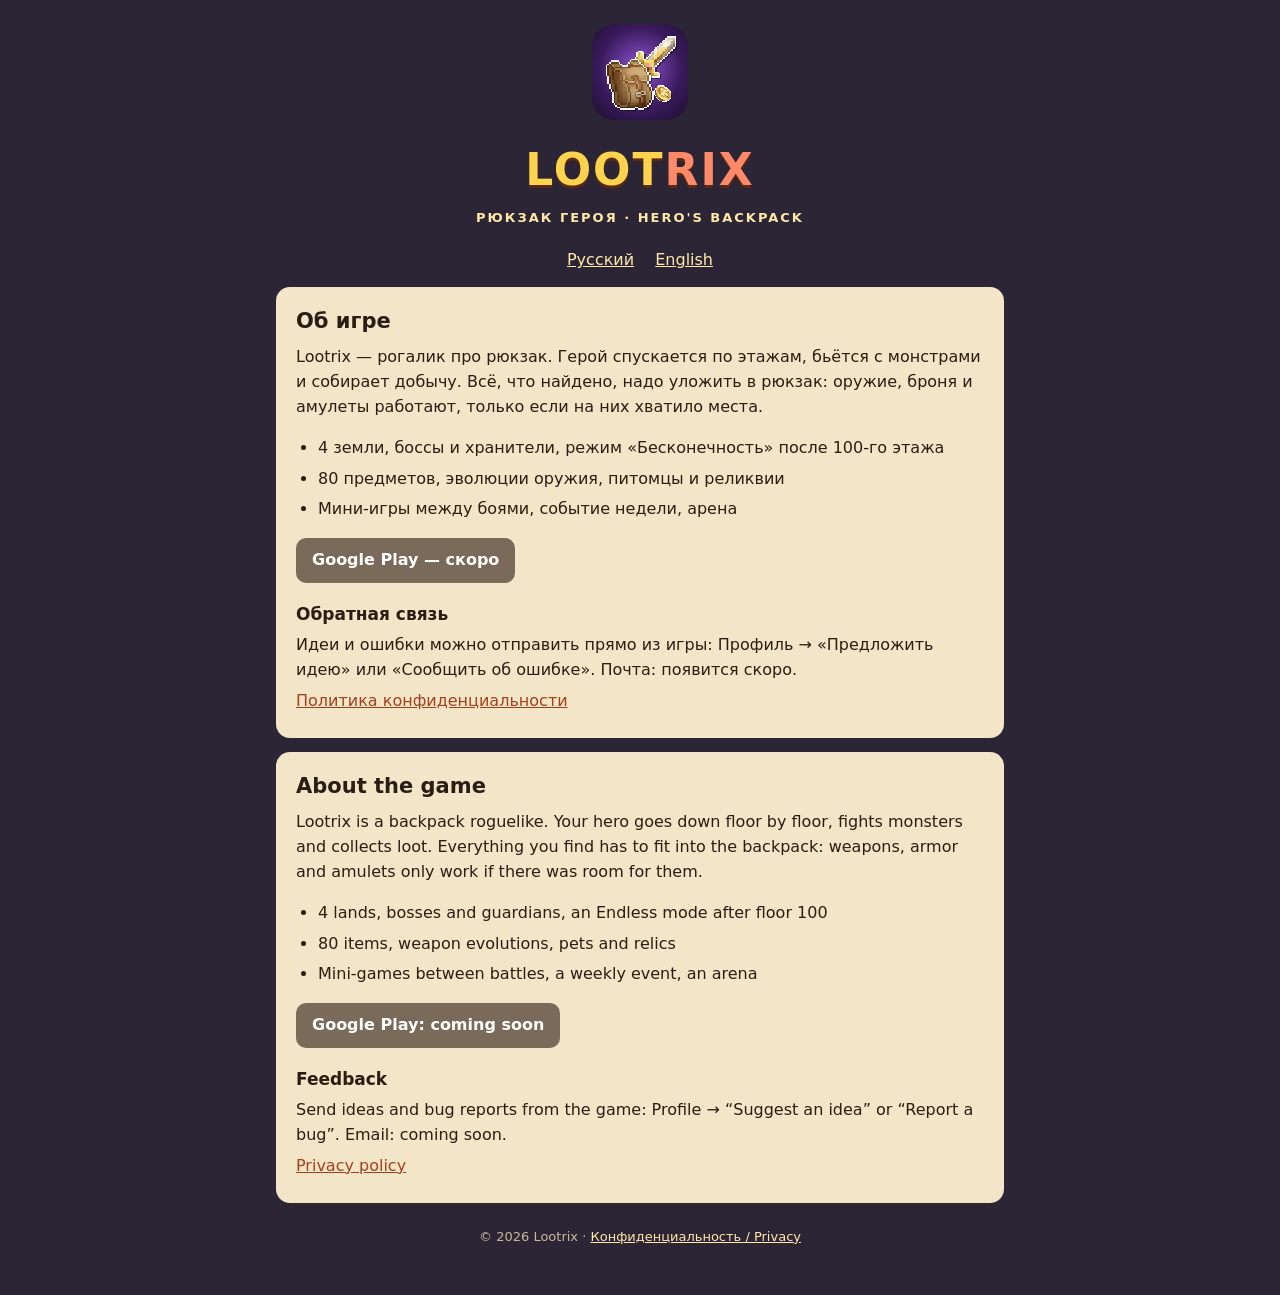
==== index.html @ 5bca53f1 "Lootrix: новое название и com.lootrix.game, кнопки обратной связи, сайт с политикой конфиденциальнос" ====
<!doctype html>
<html lang="ru">
<head>
<meta charset="utf-8">
<meta name="viewport" content="width=device-width, initial-scale=1">
<title>Lootrix</title>
<meta name="description" content="Lootrix — мобильный рогалик про рюкзак героя: собирай добычу, раскладывай её в рюкзаке и спускайся всё глубже.">
<link rel="icon" href="favicon.png">
<link rel="stylesheet" href="style.css">
</head>
<body>
<main>
  <header>
    <img src="icon.png" alt="">
    <div class="logo">LOOT<b>RIX</b></div>
    <div class="sub">рюкзак героя · hero's backpack</div>
  </header>

  <p class="lang"><a href="#ru">Русский</a> <a href="#en">English</a></p>

  <section id="ru">
    <h2>Об игре</h2>
    <p>Lootrix — рогалик про рюкзак. Герой спускается по этажам, бьётся с монстрами и собирает добычу.
      Всё, что найдено, надо уложить в рюкзак: оружие, броня и амулеты работают, только если на них хватило места.</p>
    <ul>
      <li>4 земли, боссы и хранители, режим «Бесконечность» после 100-го этажа</li>
      <li>80 предметов, эволюции оружия, питомцы и реликвии</li>
      <li>Мини-игры между боями, событие недели, арена</li>
    </ul>
    <div class="btns">
      <span class="btn off">Google Play — скоро</span>
    </div>
    <h3>Обратная связь</h3>
    <p>Идеи и ошибки можно отправить прямо из игры: Профиль → «Предложить идею» или «Сообщить об ошибке».
      Почта: <span class="mail">появится скоро</span>.</p>
    <p><a href="privacy.html">Политика конфиденциальности</a></p>
  </section>

  <section id="en">
    <h2>About the game</h2>
    <p>Lootrix is a backpack roguelike. Your hero goes down floor by floor, fights monsters and collects loot.
      Everything you find has to fit into the backpack: weapons, armor and amulets only work if there was room for them.</p>
    <ul>
      <li>4 lands, bosses and guardians, an Endless mode after floor 100</li>
      <li>80 items, weapon evolutions, pets and relics</li>
      <li>Mini-games between battles, a weekly event, an arena</li>
    </ul>
    <div class="btns">
      <span class="btn off">Google Play: coming soon</span>
    </div>
    <h3>Feedback</h3>
    <p>Send ideas and bug reports from the game: Profile → “Suggest an idea” or “Report a bug”.
      Email: <span class="mail">coming soon</span>.</p>
    <p><a href="privacy.html#en">Privacy policy</a></p>
  </section>

  <footer>© 2026 Lootrix · <a href="privacy.html">Конфиденциальность / Privacy</a></footer>
</main>
</body>
</html>
---- style.css ----
:root {
  --bg: #2b2536; --card: #f3e6c8; --ink: #2a1d14; --ink2: #6a5440; --gold: #ffd34d; --red: #d8321f; --link: #a4401c;
}
@media (prefers-color-scheme: dark) {
  :root:not([data-theme="light"]) { --card: #3a3246; --ink: #f3e6c8; --ink2: #c8b89a; --link: #ffb08a; }
}
* { box-sizing: border-box; }
body { margin: 0; background: var(--bg); color: var(--ink); font: 16px/1.55 system-ui, -apple-system, "Segoe UI", Roboto, sans-serif; }
main { max-width: 760px; margin: 0 auto; padding: 24px 16px 48px; }
header { text-align: center; color: #fff; margin-bottom: 20px; }
header img { width: 96px; height: 96px; image-rendering: pixelated; border-radius: 22px; }
.logo { margin: 8px 0 0; font-size: 44px; font-weight: 900; letter-spacing: 2px; color: var(--gold); text-shadow: 0 3px 0 #5a2a14; }
.logo b { color: #ff8a6a; }
.sub { margin: 4px 0 0; color: #ffe8a8; letter-spacing: 2px; text-transform: uppercase; font-size: 13px; font-weight: 700; }
section { background: var(--card); border-radius: 14px; padding: 18px 20px; margin: 14px 0; }
h2 { margin: 0 0 8px; font-size: 21px; }
h3 { margin: 18px 0 4px; font-size: 17px; }
p, li { margin: 6px 0; }
ul { padding-left: 22px; }
a { color: var(--link); }
.muted { color: var(--ink2); font-size: 14px; }
.lang { text-align: center; margin: 0 0 6px; }
.lang a { color: #ffe8a8; margin: 0 8px; }
.btns { display: flex; flex-wrap: wrap; gap: 10px; margin-top: 10px; }
.btn { display: inline-block; padding: 10px 16px; border-radius: 10px; background: #d8632a; color: #fff; text-decoration: none; font-weight: 700; }
.btn.off { background: #7a6a5a; pointer-events: none; }
footer { text-align: center; color: #c8b89a; font-size: 13px; margin-top: 24px; }
footer a { color: #ffe8a8; }
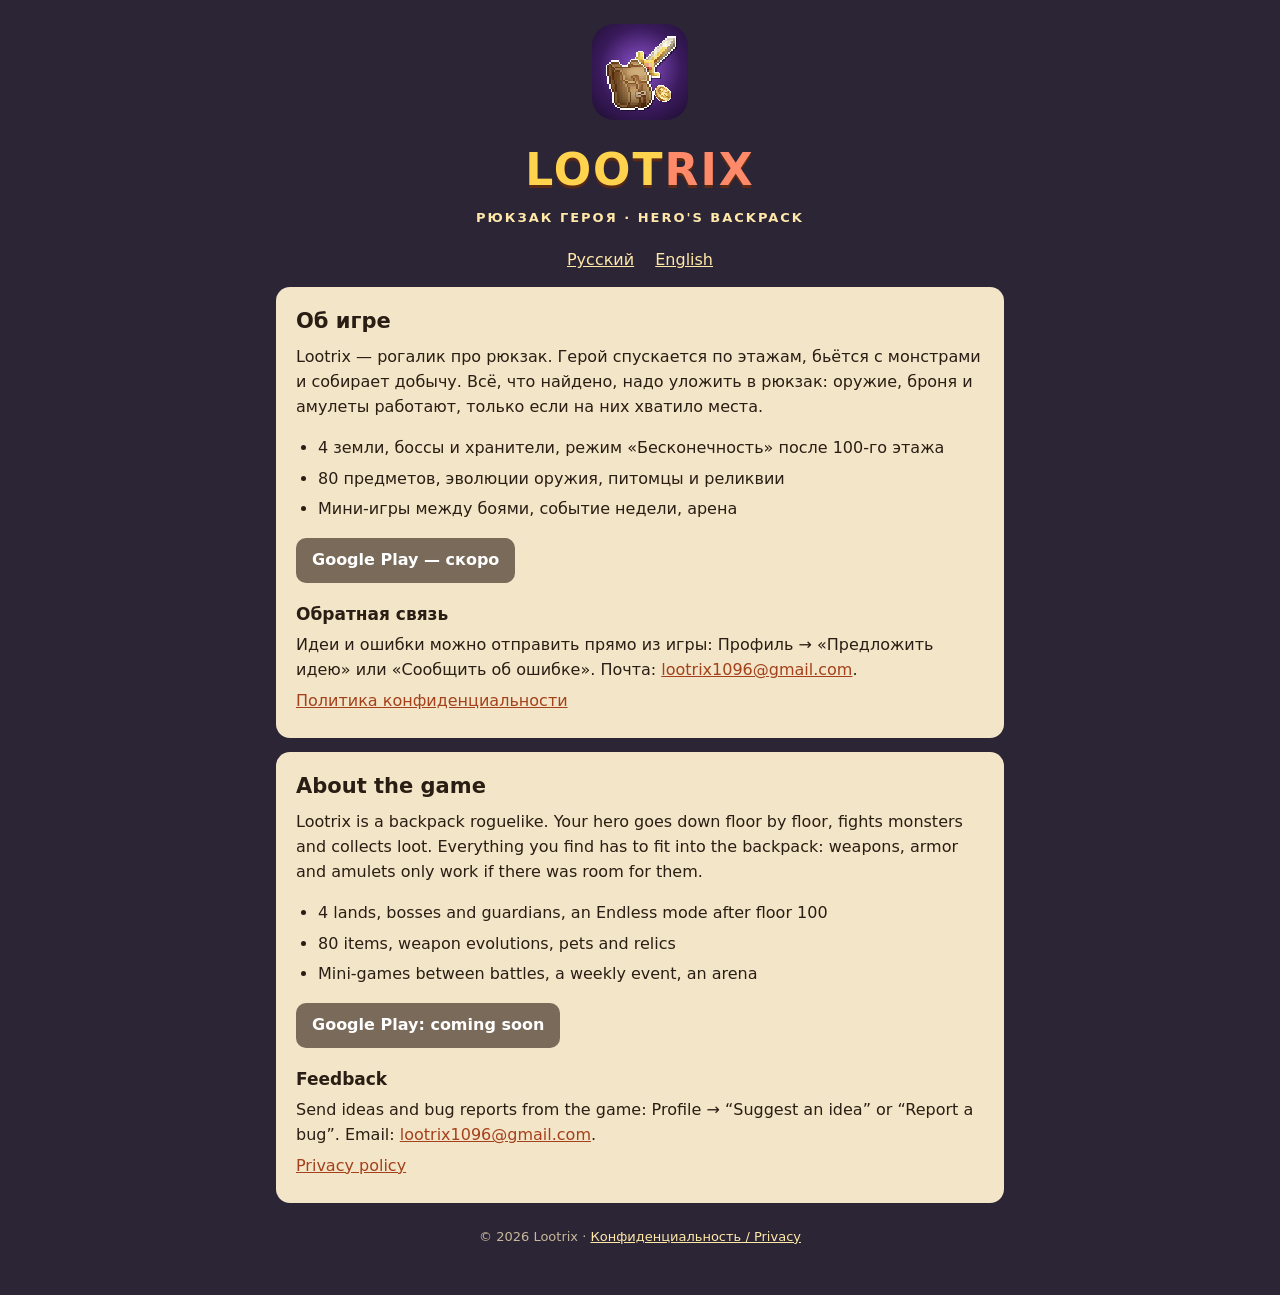
==== commit 60e01556: "Почта для обратной связи lootrix1096@gmail.com в игре и на сайте" ====
--- a/index.html
+++ b/index.html
@@ -32,7 +32,7 @@
     </div>
     <h3>Обратная связь</h3>
     <p>Идеи и ошибки можно отправить прямо из игры: Профиль → «Предложить идею» или «Сообщить об ошибке».
-      Почта: <span class="mail">появится скоро</span>.</p>
+      Почта: <a class="mail" href="mailto:lootrix1096@gmail.com">lootrix1096@gmail.com</a>.</p>
     <p><a href="privacy.html">Политика конфиденциальности</a></p>
   </section>
 
@@ -50,7 +50,7 @@
     </div>
     <h3>Feedback</h3>
     <p>Send ideas and bug reports from the game: Profile → “Suggest an idea” or “Report a bug”.
-      Email: <span class="mail">coming soon</span>.</p>
+      Email: <a class="mail" href="mailto:lootrix1096@gmail.com">lootrix1096@gmail.com</a>.</p>
     <p><a href="privacy.html#en">Privacy policy</a></p>
   </section>
 
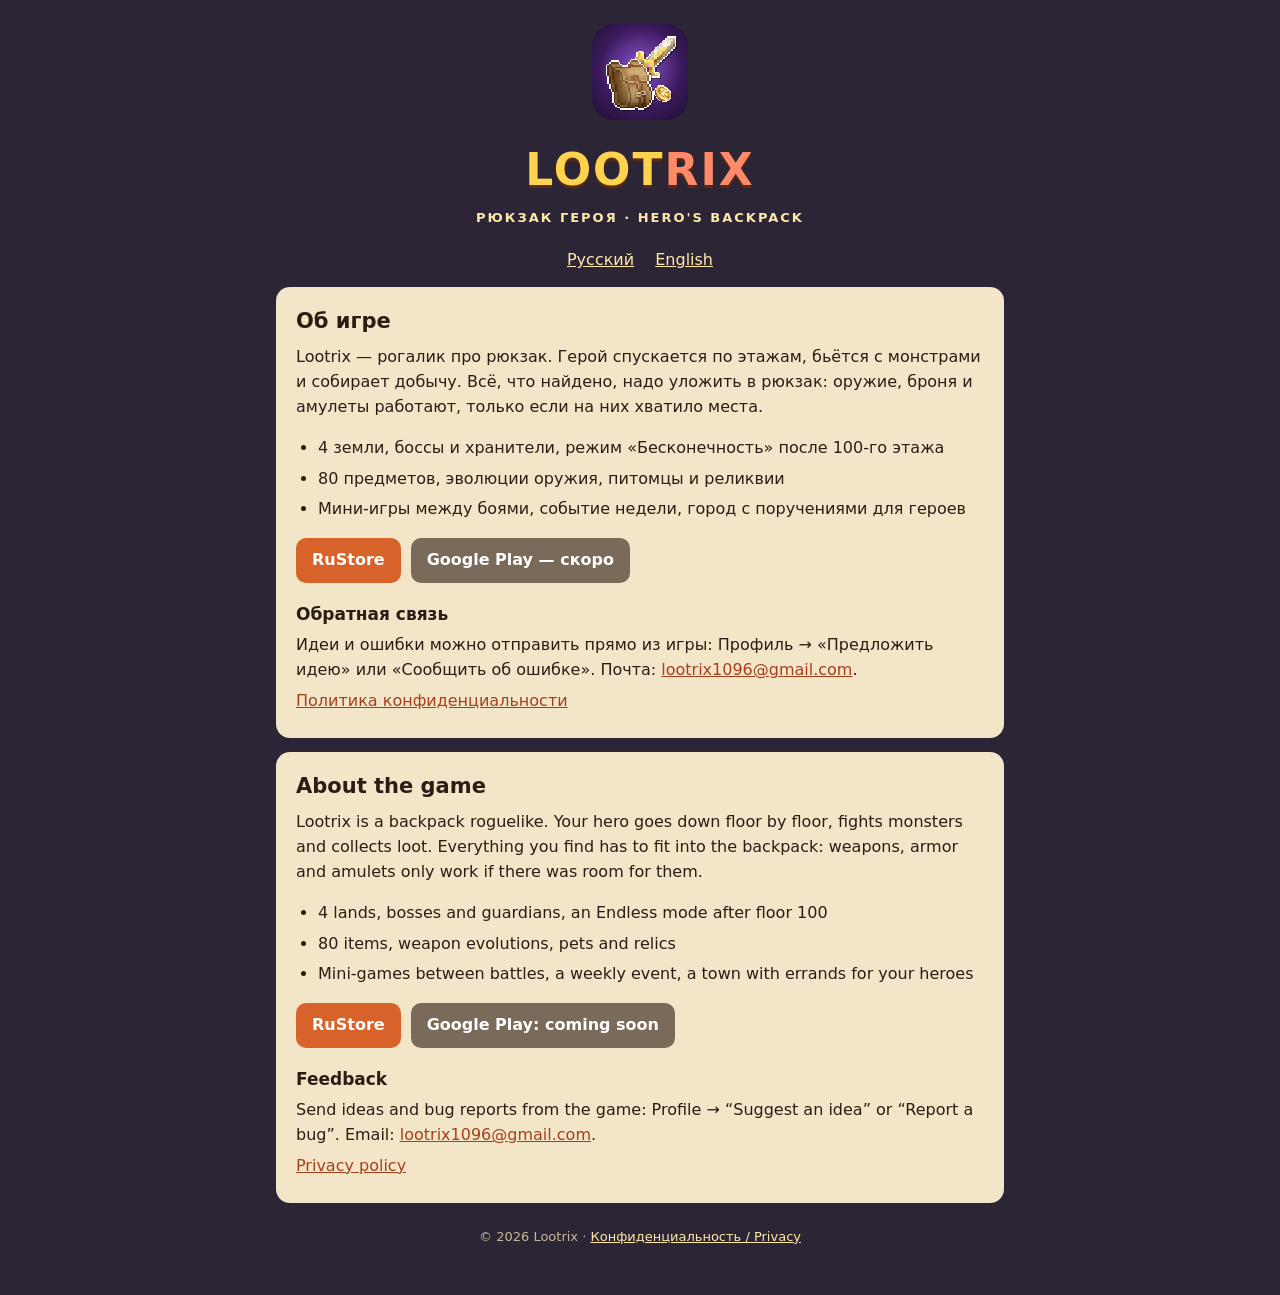
==== commit d20915f8: "v0.23.0: библиотека в городе, экран не прыгает наверх, донат и подготовка к RuStore - Кодекс — здани" ====
--- a/index.html
+++ b/index.html
@@ -25,9 +25,10 @@
     <ul>
       <li>4 земли, боссы и хранители, режим «Бесконечность» после 100-го этажа</li>
       <li>80 предметов, эволюции оружия, питомцы и реликвии</li>
-      <li>Мини-игры между боями, событие недели, арена</li>
+      <li>Мини-игры между боями, событие недели, город с поручениями для героев</li>
     </ul>
     <div class="btns">
+      <a class="btn" href="https://www.rustore.ru/catalog/app/com.lootrix.game">RuStore</a>
       <span class="btn off">Google Play — скоро</span>
     </div>
     <h3>Обратная связь</h3>
@@ -43,9 +44,10 @@
     <ul>
       <li>4 lands, bosses and guardians, an Endless mode after floor 100</li>
       <li>80 items, weapon evolutions, pets and relics</li>
-      <li>Mini-games between battles, a weekly event, an arena</li>
+      <li>Mini-games between battles, a weekly event, a town with errands for your heroes</li>
     </ul>
     <div class="btns">
+      <a class="btn" href="https://www.rustore.ru/catalog/app/com.lootrix.game">RuStore</a>
       <span class="btn off">Google Play: coming soon</span>
     </div>
     <h3>Feedback</h3>
